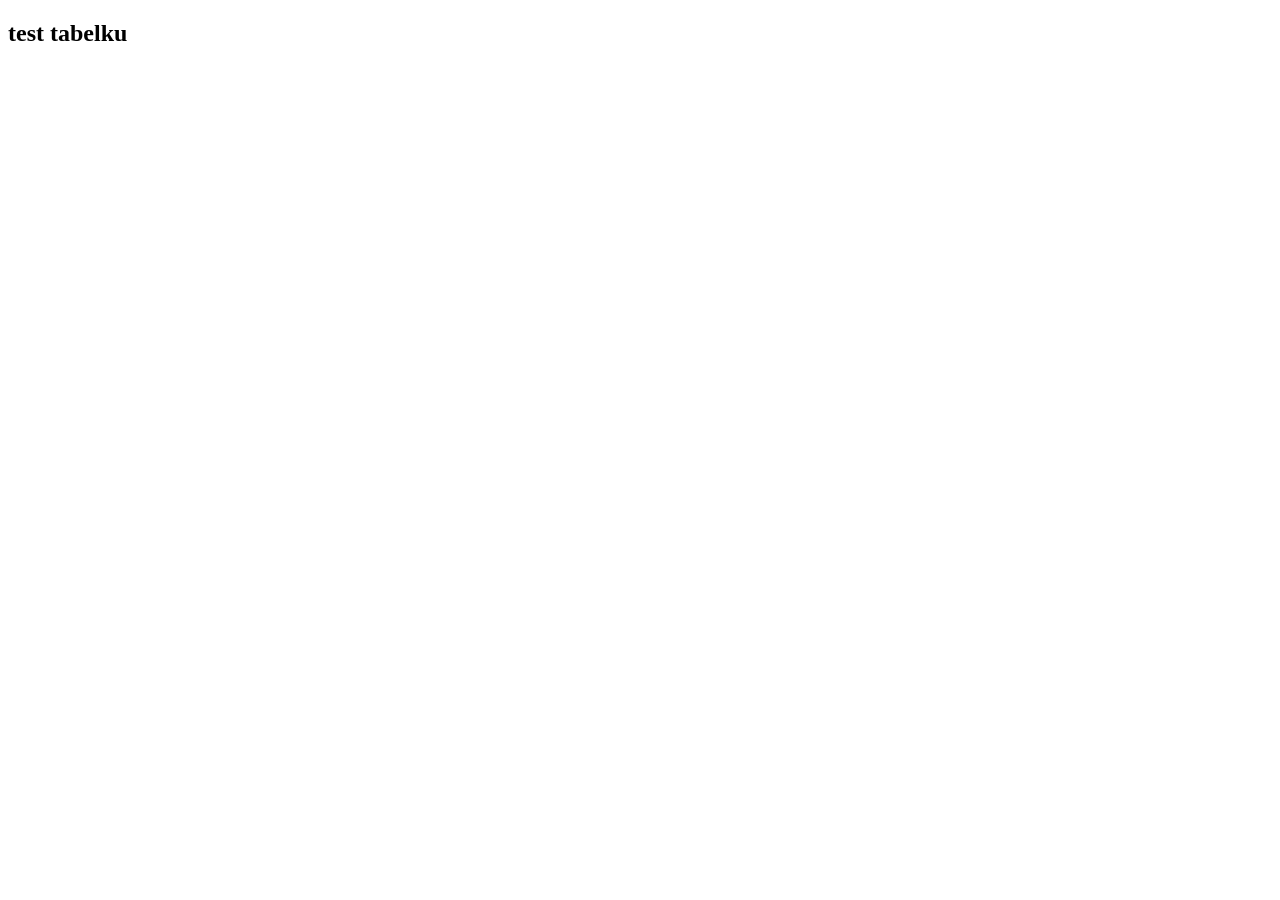
==== index.html @ 33e438e3 "nambah index.html" ====
<!DOCTYPE html>
<html lang="en">
<head>
    <meta charset="UTF-8">
    <meta name="viewport" content="width=device-width, initial-scale=1.0">
    <title>Document</title>
</head>
<body>
    <h2>test tabelku </h2>
</body>
</html>
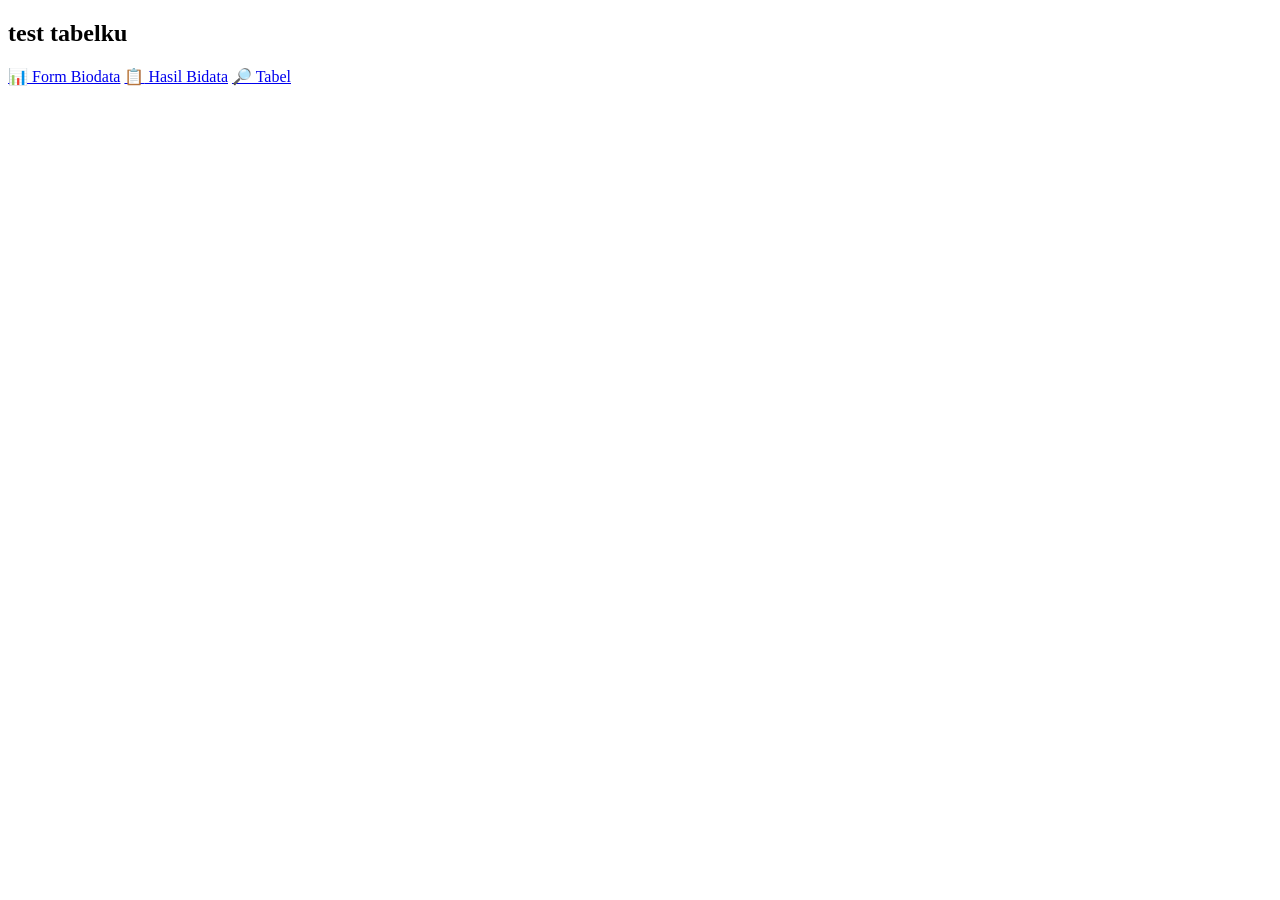
==== commit 46d8271e: "aaa" ====
--- a/index.html
+++ b/index.html
@@ -7,5 +7,9 @@
 </head>
 <body>
     <h2>test tabelku </h2>
+    <!-- Ganti tanda # dengan link file html atau link tujuan bapak -->
+    <a href="form_biodata.html" class="menu-item"><span>📊</span> Form Biodata</a>
+    <a href="hasil_biodata.html" class="menu-item"><span>📋</span> Hasil Bidata</a>
+    <a href="tabel.html" class="menu-item"><span>🔎</span> Tabel</a>
 </body>
 </html>
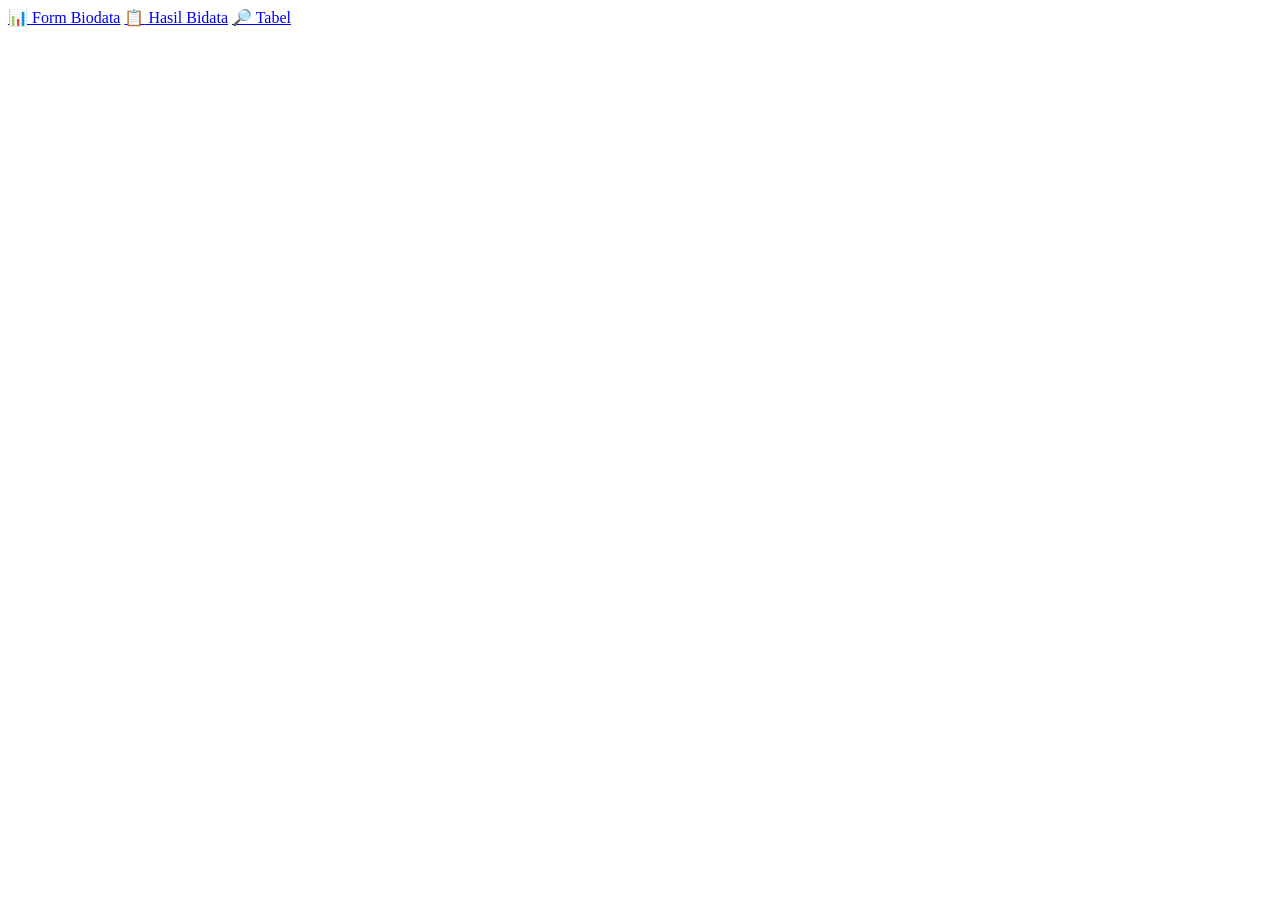
==== commit 724bcad7: "aaa" ====
--- a/index.html
+++ b/index.html
@@ -6,7 +6,7 @@
     <title>Document</title>
 </head>
 <body>
-    <h2>test tabelku </h2>
+
     <!-- Ganti tanda # dengan link file html atau link tujuan bapak -->
     <a href="form_biodata.html" class="menu-item"><span>📊</span> Form Biodata</a>
     <a href="hasil_biodata.html" class="menu-item"><span>📋</span> Hasil Bidata</a>
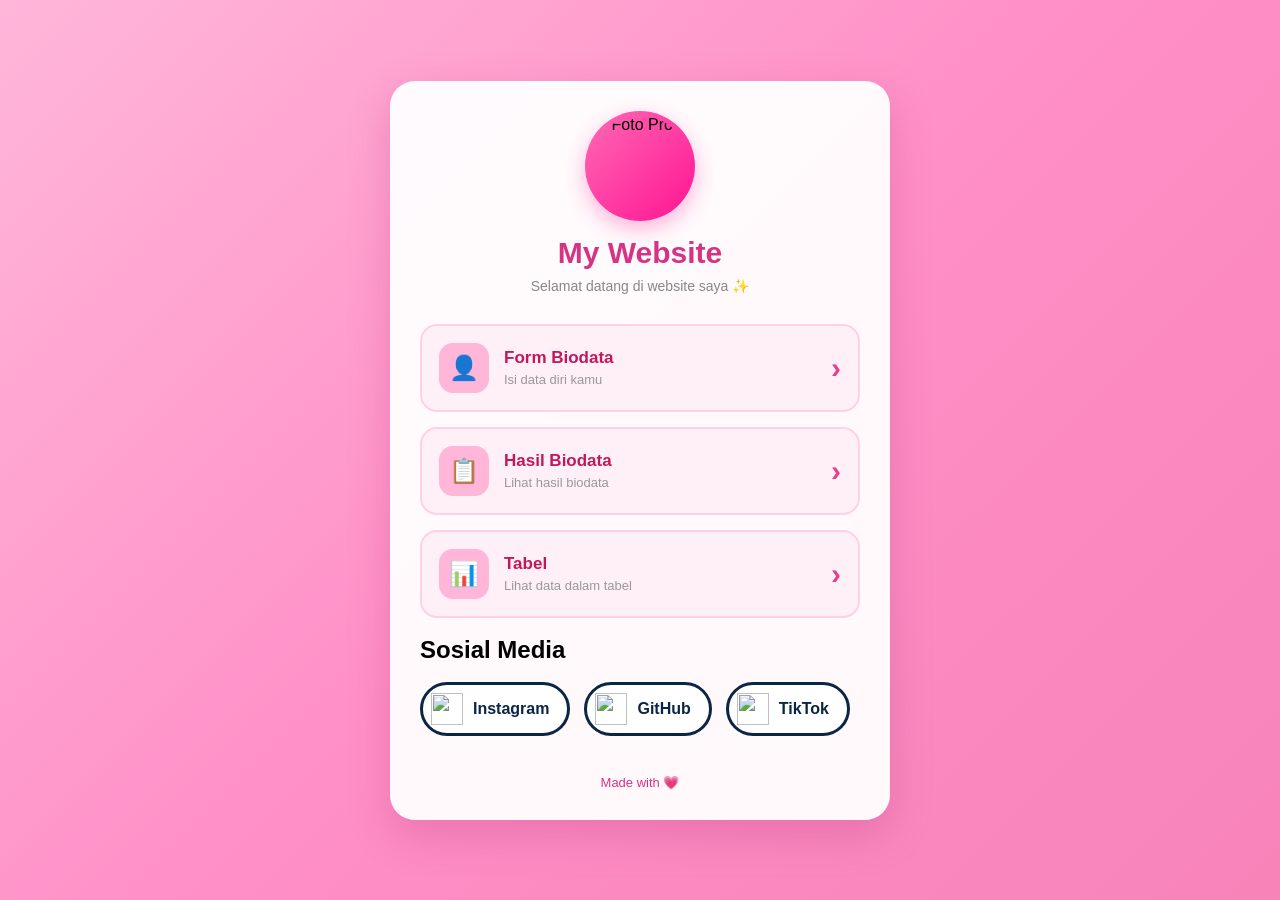
==== commit 4ecdaec8: "gatau" ====
--- a/index.html
+++ b/index.html
@@ -1,15 +1,95 @@
 <!DOCTYPE html>
-<html lang="en">
+<html lang="id">
 <head>
     <meta charset="UTF-8">
     <meta name="viewport" content="width=device-width, initial-scale=1.0">
-    <title>Document</title>
+    <title>Menu Biodata</title>
+
+    <link rel="stylesheet" href="style.css">
 </head>
+
 <body>
 
-    <!-- Ganti tanda # dengan link file html atau link tujuan bapak -->
-    <a href="form_biodata.html" class="menu-item"><span>📊</span> Form Biodata</a>
-    <a href="hasil_biodata.html" class="menu-item"><span>📋</span> Hasil Bidata</a>
-    <a href="tabel.html" class="menu-item"><span>🔎</span> Tabel</a>
+    <div class="container">
+        <div class="card">
+
+            <div class="header">
+
+                <!-- FOTO -->
+                <div class="foto">
+                    <img src="c:\Users\Hype AMD\Downloads\WhatsApp Image 2026-08-14 at 20.02.29.jpeg" alt="Foto Profil">
+                </div>
+
+                <h1>My Website</h1>
+
+                <p>Selamat datang di website saya ✨</p>
+            </div>
+
+            <div class="menu">
+
+                <a href="form_biodata.html" class="menu-item">
+                    <span class="menu-icon">👤</span>
+
+                    <div>
+                        <h3>Form Biodata</h3>
+                        <p>Isi data diri kamu</p>
+                    </div>
+
+                    <span class="arrow">›</span>
+                </a>
+
+                <a href="hasil_biodata.html" class="menu-item">
+                    <span class="menu-icon">📋</span>
+
+                    <div>
+                        <h3>Hasil Biodata</h3>
+                        <p>Lihat hasil biodata</p>
+                    </div>
+
+                    <span class="arrow">›</span>
+                </a>
+
+                <a href="tabel.html" class="menu-item">
+                    <span class="menu-icon">📊</span>
+
+                    <div>
+                        <h3>Tabel</h3>
+                        <p>Lihat data dalam tabel</p>
+                    </div>
+
+                    <span class="arrow">›</span>
+                </a>
+
+            </div>
+            <br>
+            <h2>Sosial Media</h2>
+            <br>
+
+    <ul class="sosmed">
+        <li>
+            <a href="https://www.instagram.com/bungaatys/?utm_source=ig_web_button_share_sheet" target="_blank">
+                <img src="c:\Users\Hype AMD\Downloads\download.jpg" alt="" width="32" height="32"> Instagram
+            </a>
+        </li>
+        <li>
+            <a href="https://github.com/bungatyas/10rpl3-web-08.git" target="_blank">
+                <img src="c:\Users\Hype AMD\Downloads\download.png" alt="" width="32" height="32"> GitHub
+            </a>
+        </li>
+        <li>
+        <a href="https://www.tiktok.com/@bungatyass0?is_from_webapp=1&sender_device=pc" target="_blank">
+                <img src="c:\Users\Hype AMD\Downloads\download (1).png" alt="" width="32" height="32"> TikTok
+        </a>
+     </li>
+    <li>
+    </ul>
+
+            <div class="footer">
+                <p>Made with 💗</p>
+            </div>
+
+        </div>
+    </div>
+
 </body>
 </html>
--- a/style.css
+++ b/style.css
@@ -0,0 +1,199 @@
+* {
+    margin: 0;
+    padding: 0;
+    box-sizing: border-box;
+}
+
+body {
+    font-family: Arial, Helvetica, sans-serif;
+    min-height: 100vh;
+
+    background: linear-gradient(
+        135deg,
+        #ffb6d9,
+        #ff8fc7,
+        #f783b9
+    );
+
+    display: flex;
+    justify-content: center;
+    align-items: center;
+
+    padding: 20px;
+}
+
+.container {
+    width: 100%;
+    max-width: 500px;
+}
+
+.card {
+    background: rgba(255, 255, 255, 0.95);
+    border-radius: 25px;
+    padding: 30px;
+
+    box-shadow: 0 15px 40px rgba(180, 45, 110, 0.25);
+}
+
+.header {
+    text-align: center;
+    margin-bottom: 30px;
+}
+
+/* FOTO PROFIL */
+.foto {
+    width: 110px;
+    height: 110px;
+
+    margin: 0 auto 15px;
+
+    padding: 5px;
+
+    border-radius: 50%;
+
+    background: linear-gradient(
+        135deg,
+        #ff69b4,
+        #ff1493
+    );
+
+    box-shadow: 0 8px 20px rgba(255, 20, 147, 0.3);
+}
+
+.foto img {
+    width: 100%;
+    height: 100%;
+
+    object-fit: cover;
+
+    border-radius: 50%;
+
+    display: block;
+}
+
+.header h1 {
+    color: #d63384;
+    font-size: 30px;
+    margin-bottom: 8px;
+}
+
+.header p {
+    color: #888;
+    font-size: 14px;
+}
+
+.menu {
+    display: flex;
+    flex-direction: column;
+    gap: 15px;
+}
+
+.menu-item {
+    display: flex;
+    align-items: center;
+
+    text-decoration: none;
+
+    padding: 17px;
+
+    border-radius: 17px;
+
+    background: #fff0f7;
+    border: 2px solid #ffd1e6;
+
+    transition: 0.3s;
+}
+
+.menu-item:hover {
+    transform: translateY(-4px);
+
+    background: #ffe0ef;
+    border-color: #ff8fc7;
+
+    box-shadow: 0 8px 20px rgba(255, 105, 180, 0.2);
+}
+
+.menu-icon {
+    width: 50px;
+    height: 50px;
+
+    display: flex;
+    justify-content: center;
+    align-items: center;
+
+    background: #ffb6d9;
+    border-radius: 14px;
+
+    font-size: 24px;
+
+    margin-right: 15px;
+}
+
+.menu-item h3 {
+    color: #c2185b;
+    margin-bottom: 4px;
+    font-size: 17px;
+}
+
+.menu-item p {
+    color: #999;
+    font-size: 13px;
+}
+
+.arrow {
+    margin-left: auto;
+
+    font-size: 30px;
+    font-weight: bold;
+
+    color: #e83e8c;
+}
+
+.footer {
+    text-align: center;
+    margin-top: 25px;
+
+    color: #d63384;
+    font-size: 13px;
+}
+
+@media (max-width: 480px) {
+    .card {
+        padding: 22px;
+    }
+
+    .header h1 {
+        font-size: 26px;
+    }
+
+    .menu-item {
+        padding: 14px;
+    }
+}
+.sosmed {
+    display: flex;
+    flex-wrap: wrap;
+    gap: 14px;
+    margin: 0;
+    padding: 0;
+    list-style: none;
+}
+
+.sosmed a {
+    display: flex;
+    align-items: center;
+    gap: 10px;
+    padding: 8px 18px 8px 8px;
+    background-color: white;
+    color: #0b2545;
+    font-weight: bold;
+    text-decoration: none;
+    border: 3px solid #0b2545;
+    border-radius: 40px;
+}
+
+.sosmed a:hover,
+.sosmed a:focus-visible {
+    background-color: #0b2545;
+    color: white;
+}
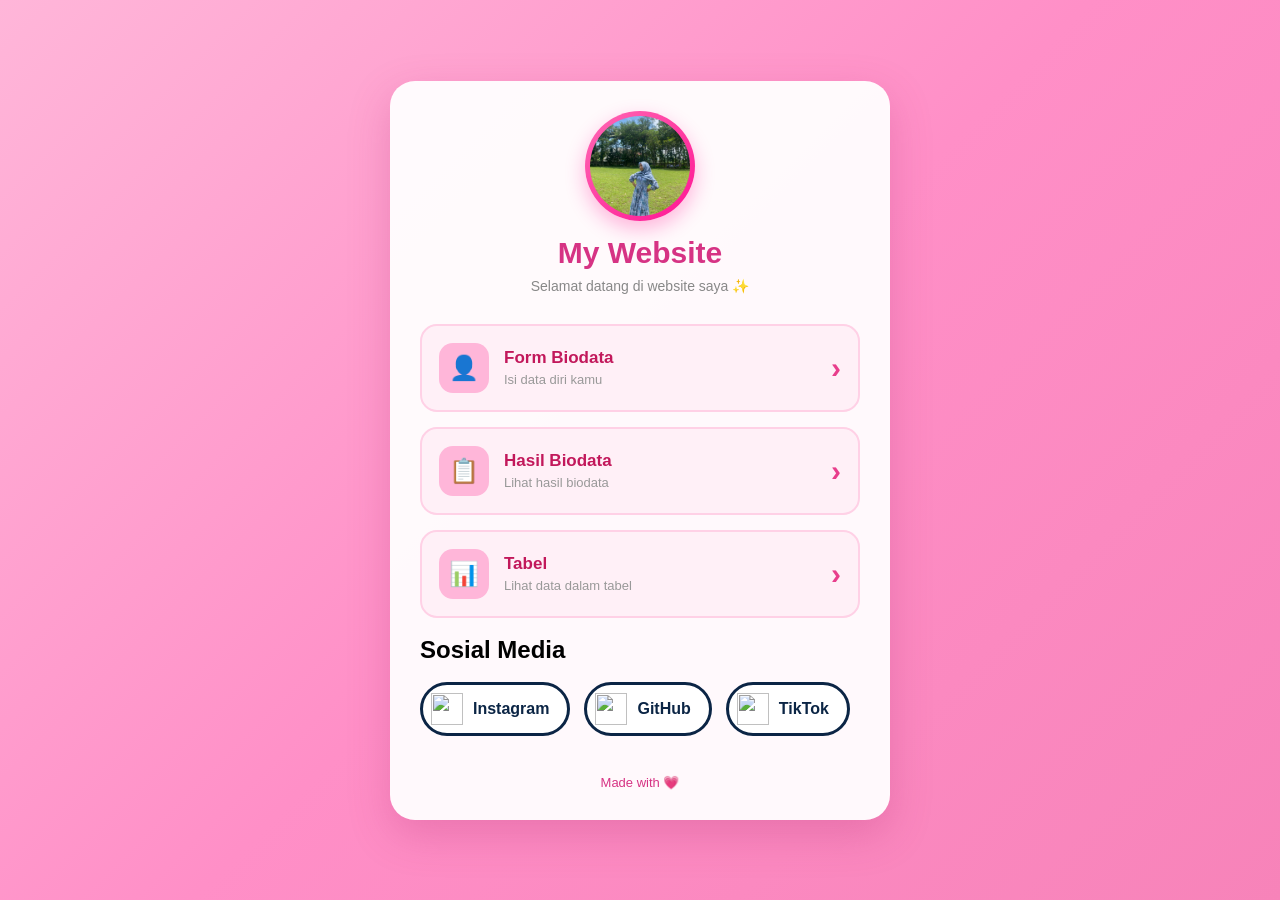
==== commit 060fd37f: "gaatyoouo" ====
--- a/index.html
+++ b/index.html
@@ -17,7 +17,7 @@
 
                 <!-- FOTO -->
                 <div class="foto">
-                    <img src="c:\Users\Hype AMD\Downloads\WhatsApp Image 2026-08-14 at 20.02.29.jpeg" alt="Foto Profil">
+                    <img src="bungs.jpeg" alt="Foto Profil">
                 </div>
 
                 <h1>My Website</h1>
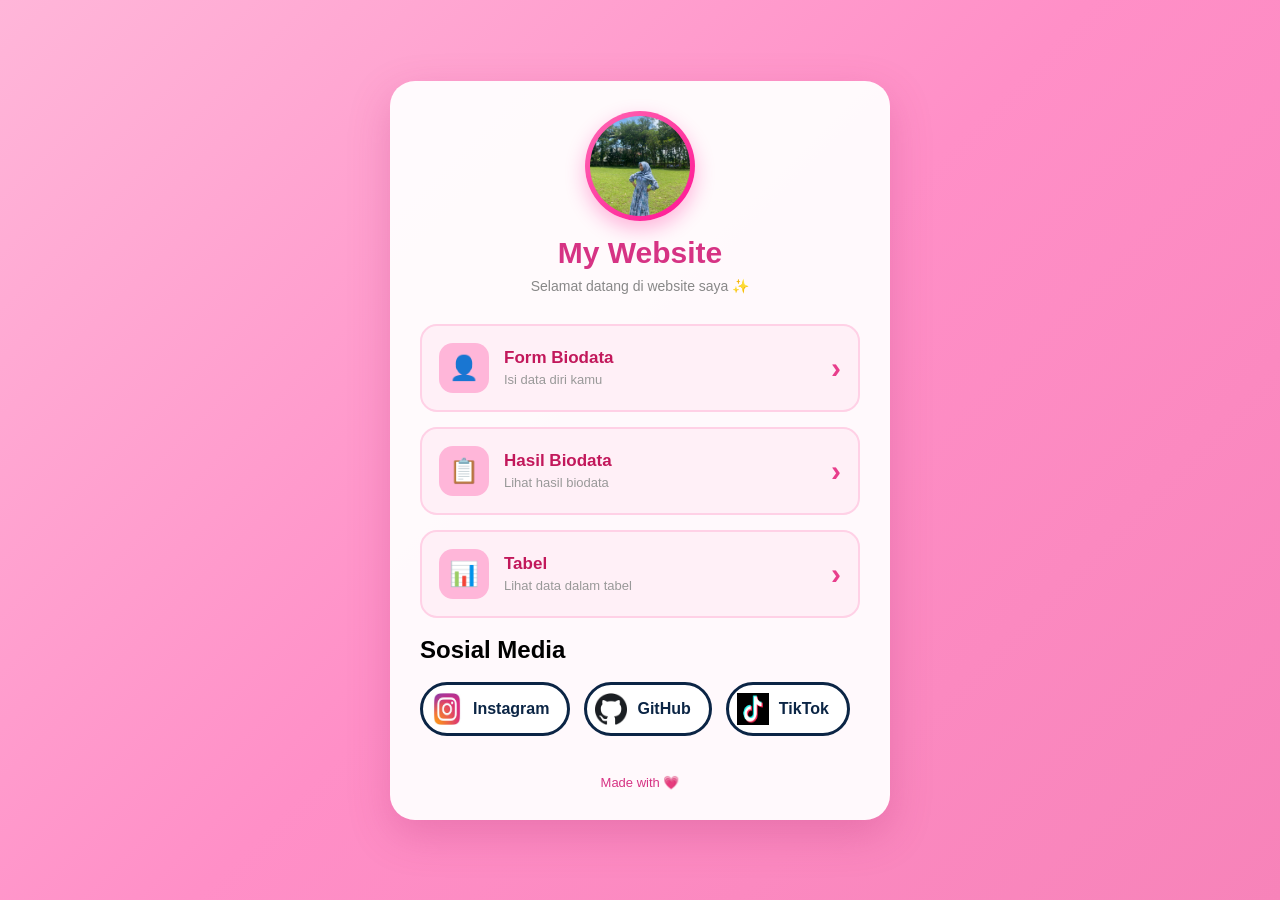
==== commit 6288950f: "bun yuhu" ====
--- a/index.html
+++ b/index.html
@@ -68,17 +68,17 @@
     <ul class="sosmed">
         <li>
             <a href="https://www.instagram.com/bungaatys/?utm_source=ig_web_button_share_sheet" target="_blank">
-                <img src="c:\Users\Hype AMD\Downloads\download.jpg" alt="" width="32" height="32"> Instagram
+                <img src="ig.jpg" alt="" width="32" height="32"> Instagram
             </a>
         </li>
         <li>
             <a href="https://github.com/bungatyas/10rpl3-web-08.git" target="_blank">
-                <img src="c:\Users\Hype AMD\Downloads\download.png" alt="" width="32" height="32"> GitHub
+                <img src="github.png" alt="" width="32" height="32"> GitHub
             </a>
         </li>
         <li>
         <a href="https://www.tiktok.com/@bungatyass0?is_from_webapp=1&sender_device=pc" target="_blank">
-                <img src="c:\Users\Hype AMD\Downloads\download (1).png" alt="" width="32" height="32"> TikTok
+                <img src="tiktok.png" alt="" width="32" height="32"> TikTok
         </a>
      </li>
     <li>
